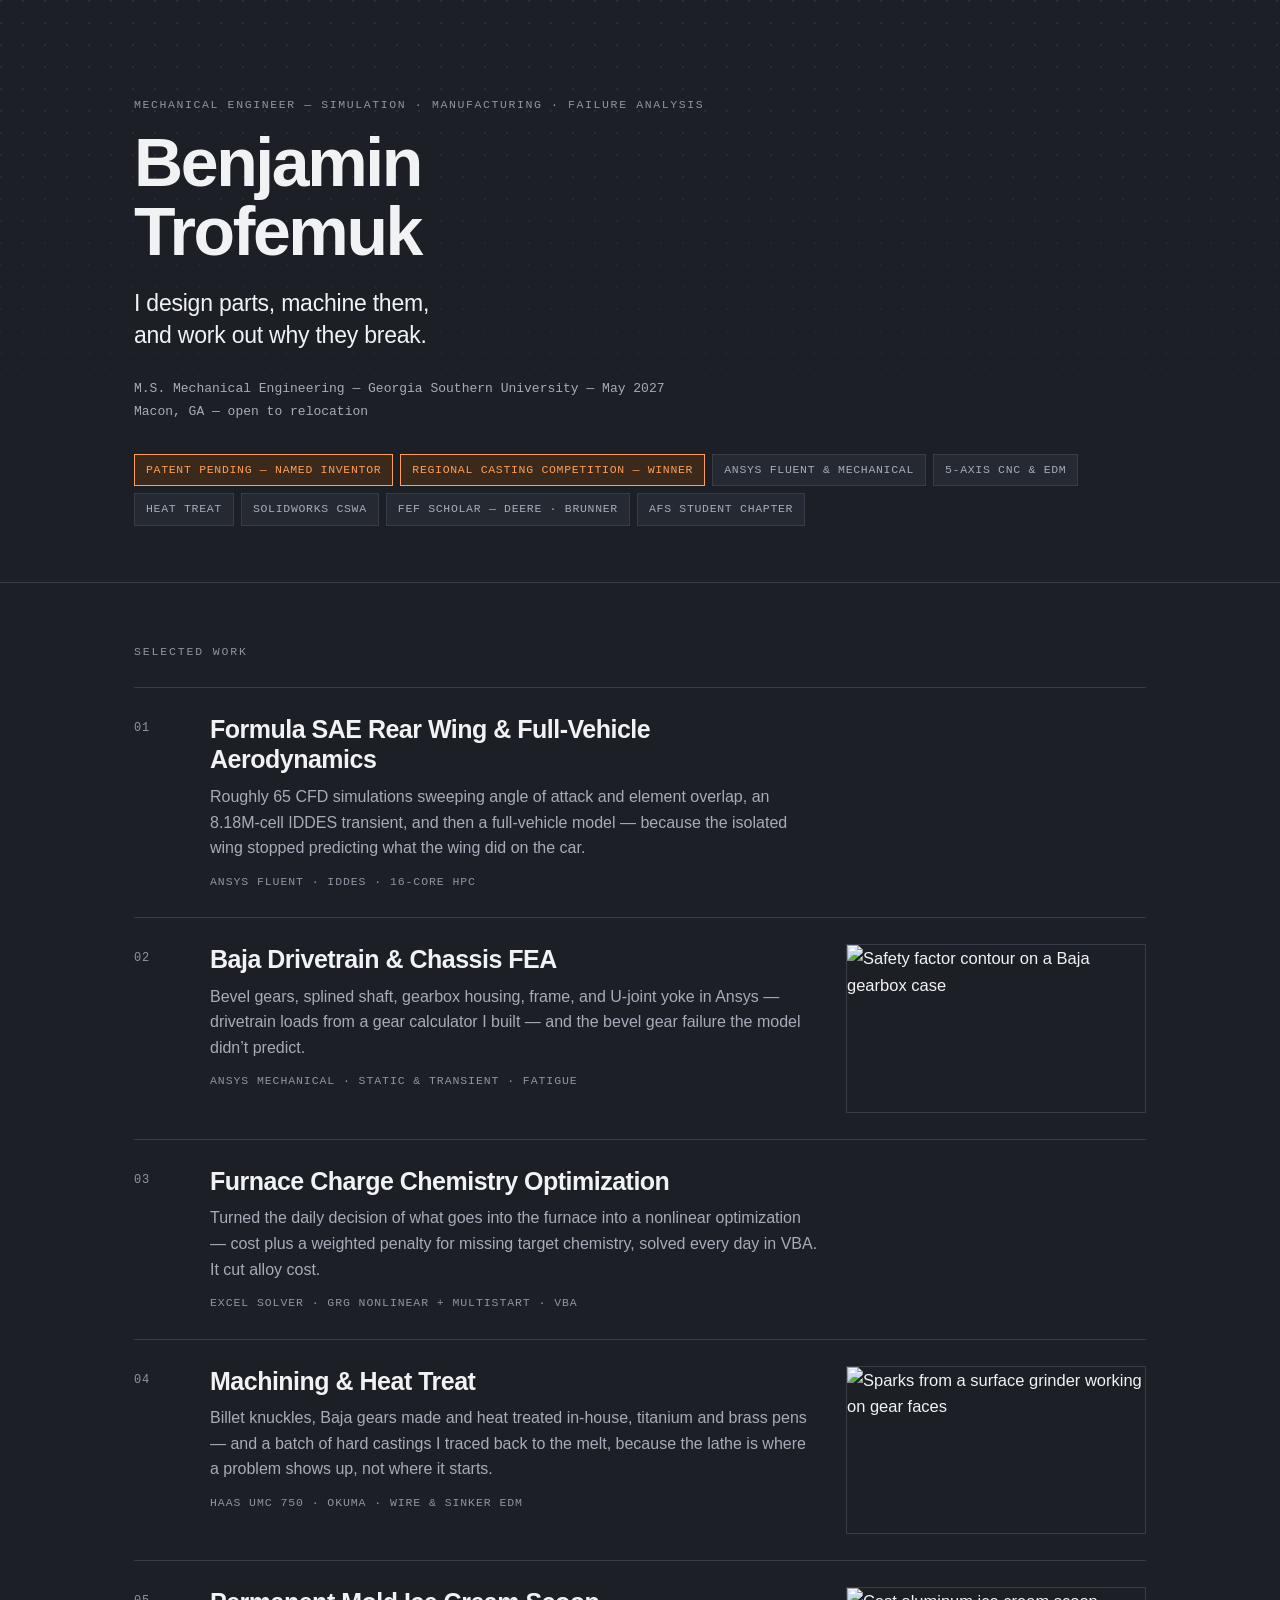
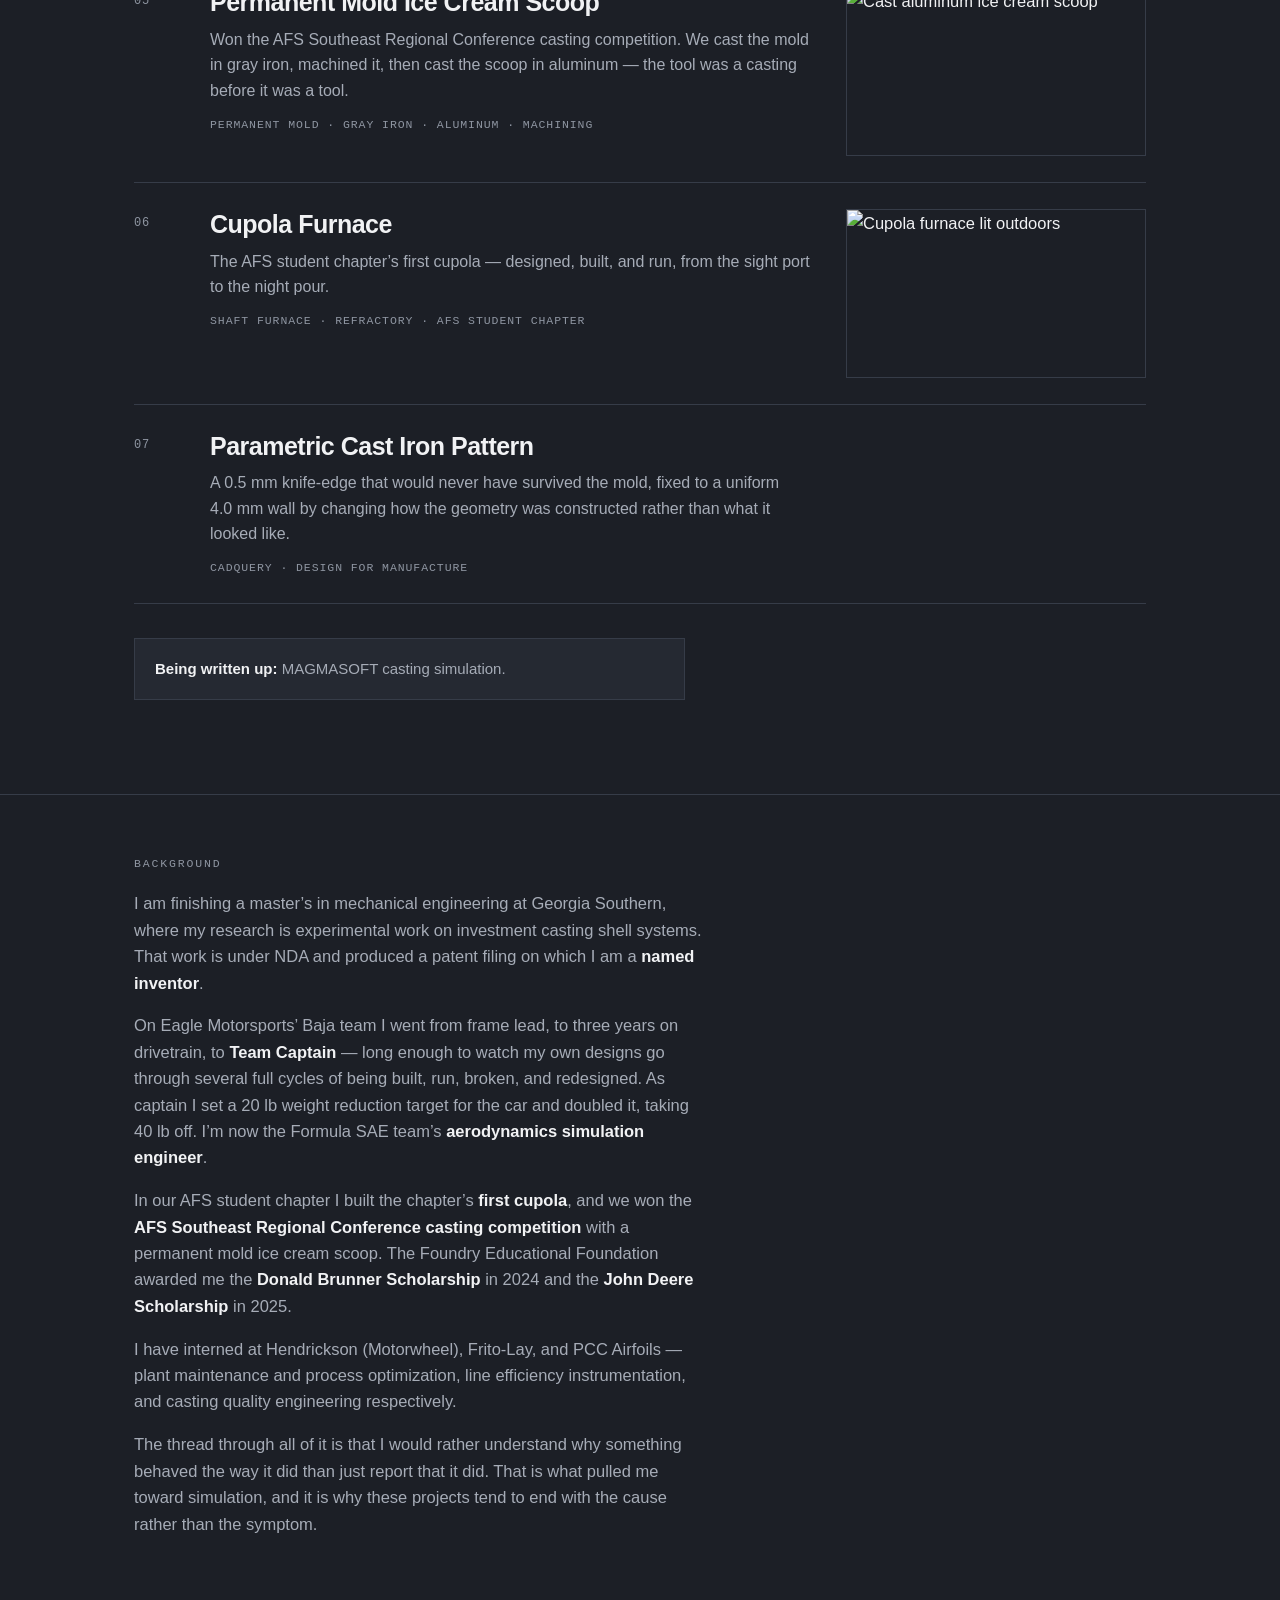
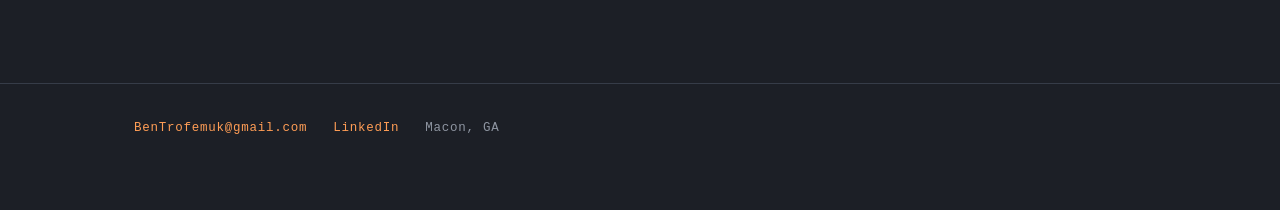
==== index.html @ 43d0c4ee "Add files via upload" ====
<!DOCTYPE html>
<html lang="en">
<head>
<meta charset="utf-8">
<meta name="viewport" content="width=device-width, initial-scale=1">
<title>Benjamin Trofemuk — Mechanical Engineer</title>
<meta name="description" content="Mechanical engineer working in simulation, manufacturing, and failure analysis. M.S. candidate at Georgia Southern University, May 2027.">
<link rel="stylesheet" href="style.css">
</head>
<body>

<header class="hero">
  <div class="wrap">
    <p class="label">Mechanical Engineer &mdash; Simulation &middot; Manufacturing &middot; Failure Analysis</p>
    <h1>Benjamin<br>Trofemuk</h1>
    <p class="tagline">I design parts, machine them, and work out why they break.</p>
    <p class="where">
      M.S. Mechanical Engineering &mdash; Georgia Southern University &mdash; May 2027<br>
      Macon, GA &mdash; open to relocation
    </p>
    <ul class="creds">
      <li class="key">Patent pending &mdash; named inventor</li>
      <li class="key">Regional casting competition &mdash; winner</li>
      <li>Ansys Fluent &amp; Mechanical</li>
      <li>5-axis CNC &amp; EDM</li>
      <li>Heat treat</li>
      <li>SolidWorks CSWA</li>
      <li>FEF scholar &mdash; Deere &middot; Brunner</li>
      <li>AFS student chapter</li>
    </ul>
  </div>
</header>

<main>

<section>
  <div class="wrap">
    <h2 class="section">Selected work</h2>

    <div class="projects">

      <a class="project" href="projects/fsae-aero.html">
        <div class="p-num">01</div>
        <div>
          <p class="p-title">Formula SAE Rear Wing &amp; Full-Vehicle Aerodynamics</p>
          <p class="p-desc">
            Roughly 65 CFD simulations sweeping angle of attack and element
            overlap, an 8.18M-cell IDDES transient, and then a full-vehicle model
            &mdash; because the isolated wing stopped predicting what the wing did
            on the car.
          </p>
          <p class="p-tools">Ansys Fluent &middot; IDDES &middot; 16-core HPC</p>
        </div>
      </a>

      <a class="project" href="projects/drivetrain-fea.html">
        <div class="p-num">02</div>
        <div>
          <p class="p-title">Baja Drivetrain &amp; Chassis FEA</p>
          <p class="p-desc">
            Bevel gears, splined shaft, gearbox housing, frame, and U-joint yoke
            in Ansys &mdash; drivetrain loads from a gear calculator I built
            &mdash; and the bevel gear failure the model didn&rsquo;t predict.
          </p>
          <p class="p-tools">Ansys Mechanical &middot; Static &amp; transient &middot; Fatigue</p>
        </div>
        <div class="p-thumb">
          <img src="images/fea-housing-left-sf.jpg" alt="Safety factor contour on a Baja gearbox case">
        </div>
      </a>
      <a class="project" href="projects/charge-optimization.html">
        <div class="p-num">03</div>
        <div>
          <p class="p-title">Furnace Charge Chemistry Optimization</p>
          <p class="p-desc">
            Turned the daily decision of what goes into the furnace into a
            nonlinear optimization &mdash; cost plus a weighted penalty for
            missing target chemistry, solved every day in VBA. It cut alloy
            cost.
          </p>
          <p class="p-tools">Excel Solver &middot; GRG Nonlinear + Multistart &middot; VBA</p>
        </div>
      </a>

      <a class="project" href="projects/machining.html">
        <div class="p-num">04</div>
        <div>
          <p class="p-title">Machining &amp; Heat Treat</p>
          <p class="p-desc">
            Billet knuckles, Baja gears made and heat treated in-house, titanium
            and brass pens &mdash; and a batch of hard castings I traced back to
            the melt, because the lathe is where a problem shows up, not where
            it starts.
          </p>
          <p class="p-tools">HAAS UMC 750 &middot; Okuma &middot; Wire &amp; sinker EDM</p>
        </div>
        <div class="p-thumb">
          <img src="images/surface-grinding.jpg" alt="Sparks from a surface grinder working on gear faces">
        </div>
      </a>

      <a class="project" href="projects/permanent-mold.html">
        <div class="p-num">05</div>
        <div>
          <p class="p-title">Permanent Mold Ice Cream Scoop</p>
          <p class="p-desc">
            Won the AFS Southeast Regional Conference casting competition. We cast
            the mold in gray iron, machined it, then cast the scoop in aluminum
            &mdash; the tool was a casting before it was a tool.
          </p>
          <p class="p-tools">Permanent mold &middot; Gray iron &middot; Aluminum &middot; Machining</p>
        </div>
        <div class="p-thumb">
          <img src="images/scoop.jpg" alt="Cast aluminum ice cream scoop">
        </div>
      </a>

      <a class="project" href="projects/cupola.html">
        <div class="p-num">06</div>
        <div>
          <p class="p-title">Cupola Furnace</p>
          <p class="p-desc">
            The AFS student chapter&rsquo;s first cupola &mdash; designed, built,
            and run, from the sight port to the night pour.
          </p>
          <p class="p-tools">Shaft furnace &middot; Refractory &middot; AFS student chapter</p>
        </div>
        <div class="p-thumb">
          <img src="images/cupola.jpg" alt="Cupola furnace lit outdoors">
        </div>
      </a>

      <a class="project" href="projects/cast-pattern-dfm.html">
        <div class="p-num">07</div>
        <div>
          <p class="p-title">Parametric Cast Iron Pattern</p>
          <p class="p-desc">
            A 0.5&nbsp;mm knife-edge that would never have survived the mold,
            fixed to a uniform 4.0&nbsp;mm wall by changing how the geometry was
            constructed rather than what it looked like.
          </p>
          <p class="p-tools">CadQuery &middot; Design for manufacture</p>
        </div>
      </a>

    </div>

    <div class="note">
      <strong>Being written up:</strong> MAGMASOFT casting simulation.
    </div>
  </div>
</section>

<section class="about">
  <div class="wrap">
    <h2 class="section">Background</h2>

    <p>
      I am finishing a master&rsquo;s in mechanical engineering at Georgia
      Southern, where my research is experimental work on investment casting
      shell systems. That work is under NDA and produced a patent filing on which
      I am a <strong>named inventor</strong>.
    </p>

    <p>
      On Eagle Motorsports&rsquo; Baja team I went from frame lead, to three
      years on drivetrain, to <strong>Team Captain</strong> &mdash; long enough
      to watch my own designs go through several full cycles of being built,
      run, broken, and redesigned. As captain I set a 20&nbsp;lb weight reduction target for the car and doubled it, taking 40&nbsp;lb off. I&rsquo;m now the Formula SAE team&rsquo;s <strong>aerodynamics
      simulation engineer</strong>.
    </p>

    <p>
      In our AFS student chapter I built the chapter&rsquo;s <strong>first
      cupola</strong>, and we won the <strong>AFS Southeast Regional
      Conference casting competition</strong> with a permanent mold ice cream
      scoop. The Foundry Educational Foundation awarded me the <strong>Donald
      Brunner Scholarship</strong> in 2024 and the <strong>John Deere
      Scholarship</strong> in 2025.
    </p>

    <p>
      I have interned at Hendrickson (Motorwheel), Frito-Lay, and PCC Airfoils
      &mdash; plant maintenance and process optimization, line efficiency
      instrumentation, and casting quality engineering respectively.
    </p>

    <p>
      The thread through all of it is that I would rather understand why
      something behaved the way it did than just report that it did. That is
      what pulled me toward simulation, and it is why these projects tend to end
      with the cause rather than the symptom.
    </p>
  </div>
</section>

</main>

<footer class="site">
  <div class="wrap" style="display:flex;flex-wrap:wrap;gap:10px 26px;padding:0 var(--gutter);">
    <a href="mailto:BenTrofemuk@gmail.com">BenTrofemuk@gmail.com</a>
    <a href="https://www.linkedin.com/in/ben-trofemuk-b8b464235/">LinkedIn</a>
    <span>Macon, GA</span>
  </div>
</footer>

</body>
</html>
---- style.css ----
/* Benjamin Trofemuk — portfolio
   Dark technical. No frameworks, no build step, no external requests. */

:root {
  /* Lightened 2026-09-26 at Ben's request — charcoal slate instead of
     near-black. Contrast re-checked: --dim is ~5.3:1 on --bg. */
  --bg:        #1c1f26;
  --surface:   #252932;
  --surface-2: #2c313b;
  --text:      #f1f2f4;
  --muted:     #a6acb7;
  --dim:       #8e95a1;
  --border:    #363c48;
  --accent:    #ff9d55;
  --accent-bg: #3b2a1b;

  --mono: ui-monospace, SFMono-Regular, "SF Mono", Menlo, Consolas,
          "Liberation Mono", monospace;
  --sans: -apple-system, BlinkMacSystemFont, "Segoe UI", Roboto, Helvetica,
          Arial, sans-serif;

  --maxw: 1060px;
  --gutter: 24px;

  color-scheme: dark;
}

* { box-sizing: border-box; }
html { -webkit-text-size-adjust: 100%; }

body {
  margin: 0;
  background: var(--bg);
  color: var(--text);
  font: 400 16.5px/1.6 var(--sans);
}

.wrap {
  max-width: var(--maxw);
  margin: 0 auto;
  padding: 0 var(--gutter);
}

a { color: var(--accent); text-underline-offset: 3px; }

/* ── mono label, used everywhere ───────────────────────────── */

.label {
  font-family: var(--mono);
  font-size: 11.5px;
  letter-spacing: 0.14em;
  text-transform: uppercase;
  color: var(--dim);
}

/* ── hero ──────────────────────────────────────────────────── */

.hero {
  position: relative;
  padding: 84px 0 56px;
  border-bottom: 1px solid var(--border);
  overflow: hidden;
}

/* faint dot grid, hero only */
.hero::before {
  content: "";
  position: absolute;
  inset: 0;
  background-image: radial-gradient(circle at 1px 1px, #ffffff14 1px, transparent 0);
  background-size: 22px 22px;
  mask-image: linear-gradient(to bottom, #000 0%, transparent 85%);
  -webkit-mask-image: linear-gradient(to bottom, #000 0%, transparent 85%);
  pointer-events: none;
}

.hero > * { position: relative; }

.hero h1 {
  font-size: clamp(38px, 8vw, 68px);
  line-height: 1.02;
  letter-spacing: -0.035em;
  margin: 14px 0 0;
  font-weight: 600;
}

.hero .tagline {
  font-size: clamp(18px, 3.6vw, 23px);
  line-height: 1.4;
  color: var(--text);
  max-width: 24ch;
  margin: 20px 0 0;
  letter-spacing: -0.01em;
}

.hero .where {
  font-family: var(--mono);
  font-size: 13px;
  color: var(--muted);
  margin: 26px 0 0;
  line-height: 1.8;
}

.creds {
  list-style: none;
  padding: 0;
  margin: 30px 0 0;
  display: flex;
  flex-wrap: wrap;
  gap: 7px;
}

.creds li {
  font-family: var(--mono);
  font-size: 11.5px;
  letter-spacing: 0.06em;
  text-transform: uppercase;
  padding: 6px 11px;
  border: 1px solid var(--border);
  color: var(--muted);
  background: var(--surface);
}

.creds li.key {
  border-color: var(--accent);
  color: var(--accent);
  background: var(--accent-bg);
}

/* ── project index ─────────────────────────────────────────── */

section { padding: 60px 0; }

h2.section {
  font-family: var(--mono);
  font-size: 11.5px;
  letter-spacing: 0.16em;
  text-transform: uppercase;
  color: var(--dim);
  margin: 0 0 4px;
  font-weight: 400;
}

.projects { border-top: 1px solid var(--border); margin-top: 26px; }

.project {
  display: grid;
  grid-template-columns: 48px 1fr;
  gap: 0 18px;
  padding: 26px 0;
  border-bottom: 1px solid var(--border);
  text-decoration: none;
  color: inherit;
  transition: background 0.15s ease;
}

.project:hover { background: var(--surface); }
.project:hover .p-title { color: var(--accent); }

.p-num {
  font-family: var(--mono);
  font-size: 12px;
  color: var(--dim);
  padding-top: 5px;
  letter-spacing: 0.06em;
}

.p-title {
  font-size: clamp(20px, 3.4vw, 25px);
  font-weight: 600;
  letter-spacing: -0.02em;
  margin: 0 0 9px;
  line-height: 1.22;
  transition: color 0.15s ease;
}

.p-desc { color: var(--muted); margin: 0 0 12px; font-size: 16px; }

.p-tools {
  font-family: var(--mono);
  font-size: 11.5px;
  letter-spacing: 0.08em;
  text-transform: uppercase;
  color: var(--dim);
  margin: 0;
}

.p-thumb { grid-column: 2; margin-bottom: 16px; }

.p-thumb img,
.p-thumb .slot {
  width: 100%;
  aspect-ratio: 16 / 9;
  object-fit: cover;
  border: 1px solid var(--border);
  display: block;
}

@media (min-width: 760px) {
  .project { grid-template-columns: 48px 1fr 300px; gap: 0 28px; }
  .p-thumb { grid-column: 3; grid-row: 1; margin-bottom: 0; }
}

/* ── figure slots ──────────────────────────────────────────── */

.slot {
  background: var(--surface);
  border: 1px dashed var(--border) !important;
  display: flex !important;
  flex-direction: column;
  align-items: center;
  justify-content: center;
  gap: 8px;
  padding: 24px 18px;
  text-align: center;
  font-family: var(--mono);
  font-size: 11.5px;
  letter-spacing: 0.06em;
  color: var(--dim);
  line-height: 1.7;
}

.slot .fname { color: var(--accent); }

/* ── about ─────────────────────────────────────────────────── */

.about { border-top: 1px solid var(--border); }
.about p { max-width: 62ch; color: var(--muted); }
.about p strong { color: var(--text); font-weight: 600; }

/* ── project page ──────────────────────────────────────────── */

.topbar {
  border-bottom: 1px solid var(--border);
  padding: 20px 0;
}

.topbar a { text-decoration: none; }
.topbar a:hover { text-decoration: underline; }

article { padding: 52px 0 0; }

article h1 {
  font-size: clamp(30px, 6vw, 46px);
  line-height: 1.06;
  letter-spacing: -0.032em;
  margin: 12px 0 0;
  font-weight: 600;
  max-width: 20ch;
}

article .standfirst {
  font-size: clamp(17px, 3vw, 20px);
  color: var(--muted);
  max-width: 54ch;
  margin: 22px 0 0;
  line-height: 1.5;
}

/* spec sheet */
dl.spec {
  margin: 40px 0 48px;
  border-top: 1px solid var(--border);
}

dl.spec > div {
  display: flex;
  justify-content: space-between;
  align-items: baseline;
  gap: 24px;
  padding: 11px 0;
  border-bottom: 1px solid var(--border);
  font-family: var(--mono);
  font-size: 12.5px;
}

dl.spec dt {
  color: var(--dim);
  letter-spacing: 0.1em;
  text-transform: uppercase;
  white-space: nowrap;
}

dl.spec dd { margin: 0; color: var(--text); text-align: right; }
dl.spec dd.on { color: var(--accent); }

article .body { max-width: 66ch; }

article h3 {
  font-size: 21px;
  letter-spacing: -0.015em;
  margin: 46px 0 14px;
  font-weight: 600;
}

article p { margin: 0 0 18px; }
article .body > p { color: #d6d9de; }
article strong { color: var(--text); font-weight: 600; }

ul.body-list { padding-left: 0; list-style: none; max-width: 66ch; }

ul.body-list li {
  padding: 0 0 14px 22px;
  position: relative;
  color: #d6d9de;
}

ul.body-list li::before {
  content: "";
  position: absolute;
  left: 2px;
  top: 11px;
  width: 9px;
  height: 1px;
  background: var(--accent);
}

/* pull quote */
.pullquote {
  border-left: 2px solid var(--accent);
  padding: 4px 0 4px 24px;
  margin: 44px 0;
  max-width: 60ch;
}

.pullquote p {
  margin: 0;
  font-size: clamp(19px, 3.2vw, 23px);
  line-height: 1.42;
  letter-spacing: -0.015em;
  color: var(--text);
}

/* notes */
.note {
  border: 1px solid var(--border);
  background: var(--surface);
  padding: 18px 20px;
  margin: 34px 0;
  font-size: 15px;
  color: var(--muted);
  max-width: 66ch;
}

.note strong { color: var(--text); }

.note.todo {
  border-color: var(--accent);
  background: var(--accent-bg);
  color: #f0d3b8;
}

.note.todo strong { color: var(--accent); }

/* figures */
figure { margin: 44px 0; }

figure img,
figure .slot {
  width: 100%;
  border: 1px solid var(--border);
  display: block;
}

figure img { height: auto; }
figure .slot { aspect-ratio: 16 / 9; }

figcaption {
  font-family: var(--mono);
  font-size: 11.5px;
  letter-spacing: 0.06em;
  color: var(--dim);
  margin-top: 11px;
  line-height: 1.7;
}

/* ── setup / result pairs (FEA page) ───────────────────────── */

.pair {
  display: grid;
  grid-template-columns: 1fr;
  gap: 18px;
  margin: 34px 0;
  align-items: start;
}

@media (min-width: 720px) { .pair { grid-template-columns: 1fr 1fr; } }

.pair figure { margin: 0; }

/* ── gallery (machining page) ──────────────────────────────── */

.gallery {
  display: grid;
  grid-template-columns: 1fr;
  gap: 18px;
  margin: 40px 0;
}

@media (min-width: 620px) { .gallery { grid-template-columns: 1fr 1fr; } }
@media (min-width: 940px) { .gallery { grid-template-columns: 1fr 1fr 1fr; } }

.gallery figure { margin: 0; }

.gallery figure img,
.gallery figure .slot {
  aspect-ratio: 4 / 3;
  object-fit: cover;
}

.gallery figcaption { color: var(--muted); }
.gallery figcaption b {
  display: block;
  color: var(--text);
  font-weight: 400;
  letter-spacing: 0.08em;
  text-transform: uppercase;
  margin-bottom: 2px;
}

/* ── footer ────────────────────────────────────────────────── */

footer.site {
  border-top: 1px solid var(--border);
  margin-top: 70px;
  padding: 34px 0 72px;
  font-family: var(--mono);
  font-size: 12.5px;
  letter-spacing: 0.06em;
  color: var(--dim);
}

footer.site a { text-decoration: none; }
footer.site a:hover { text-decoration: underline; }
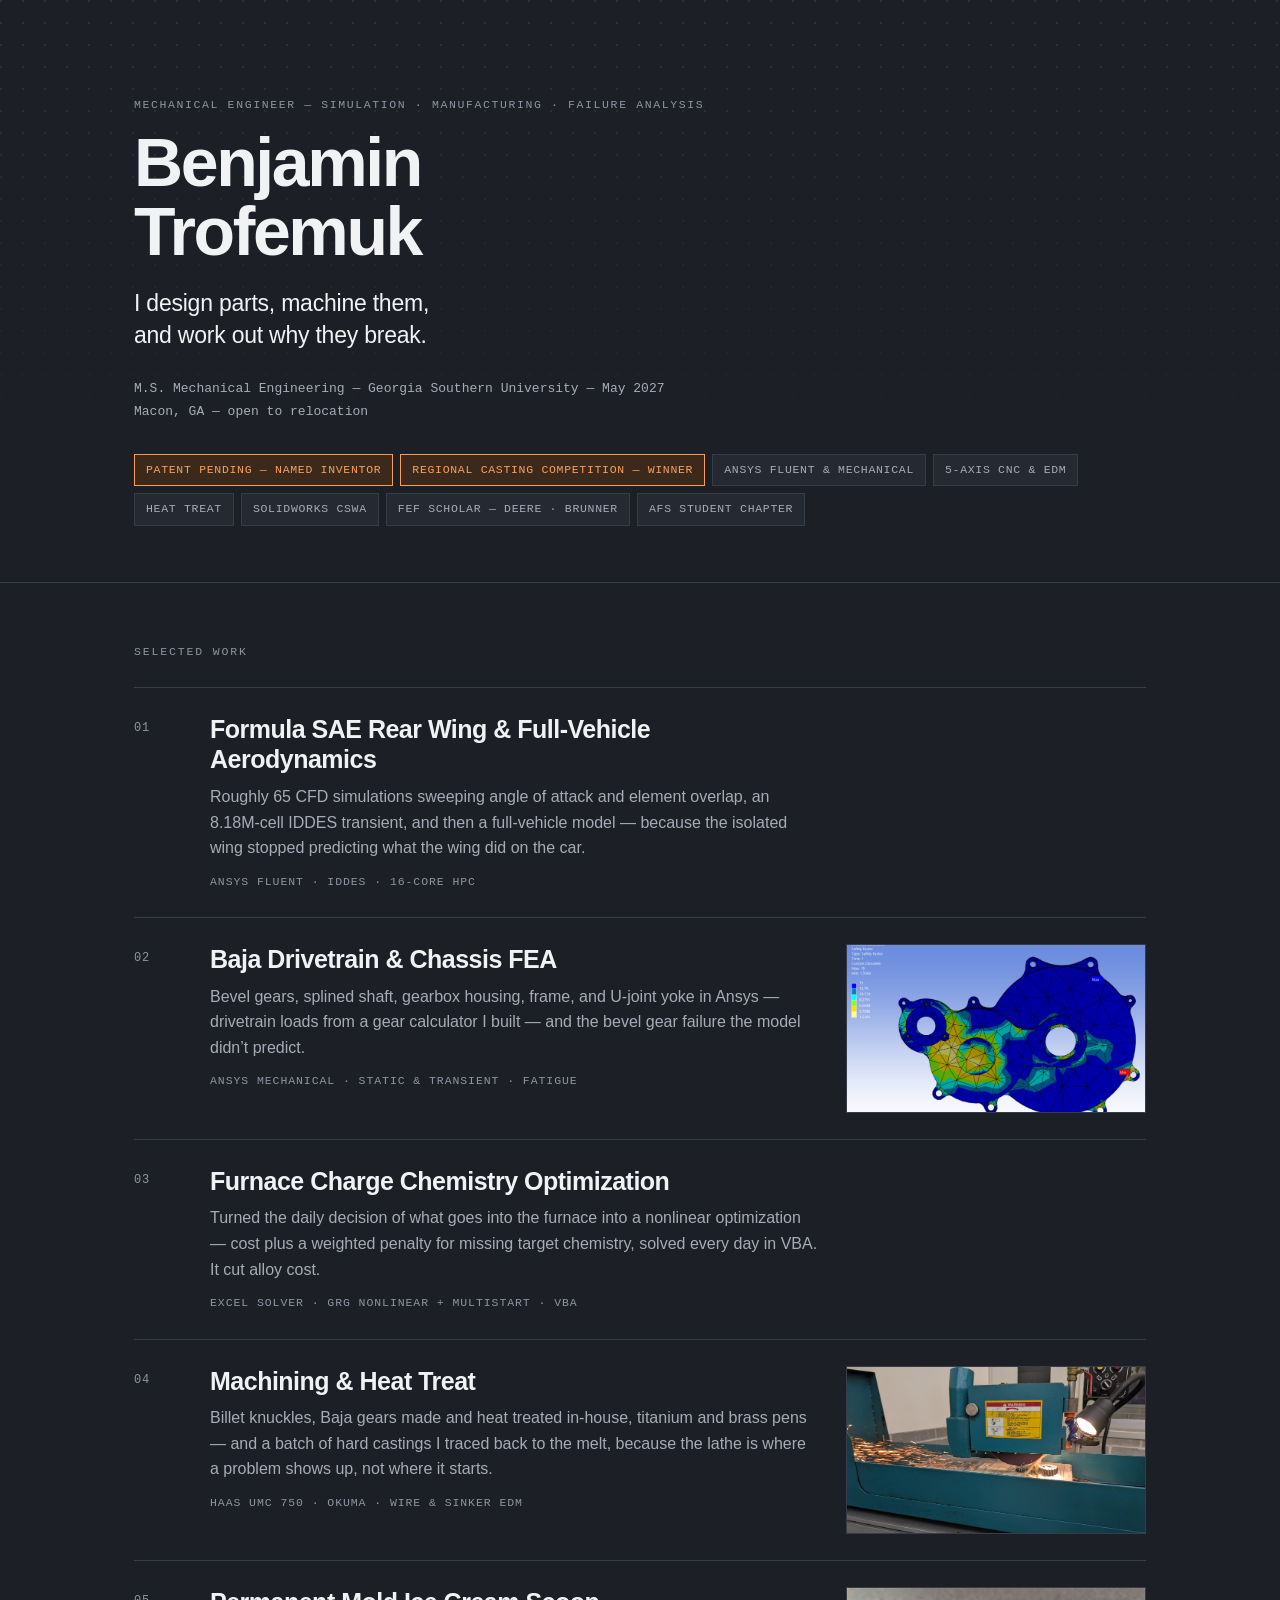
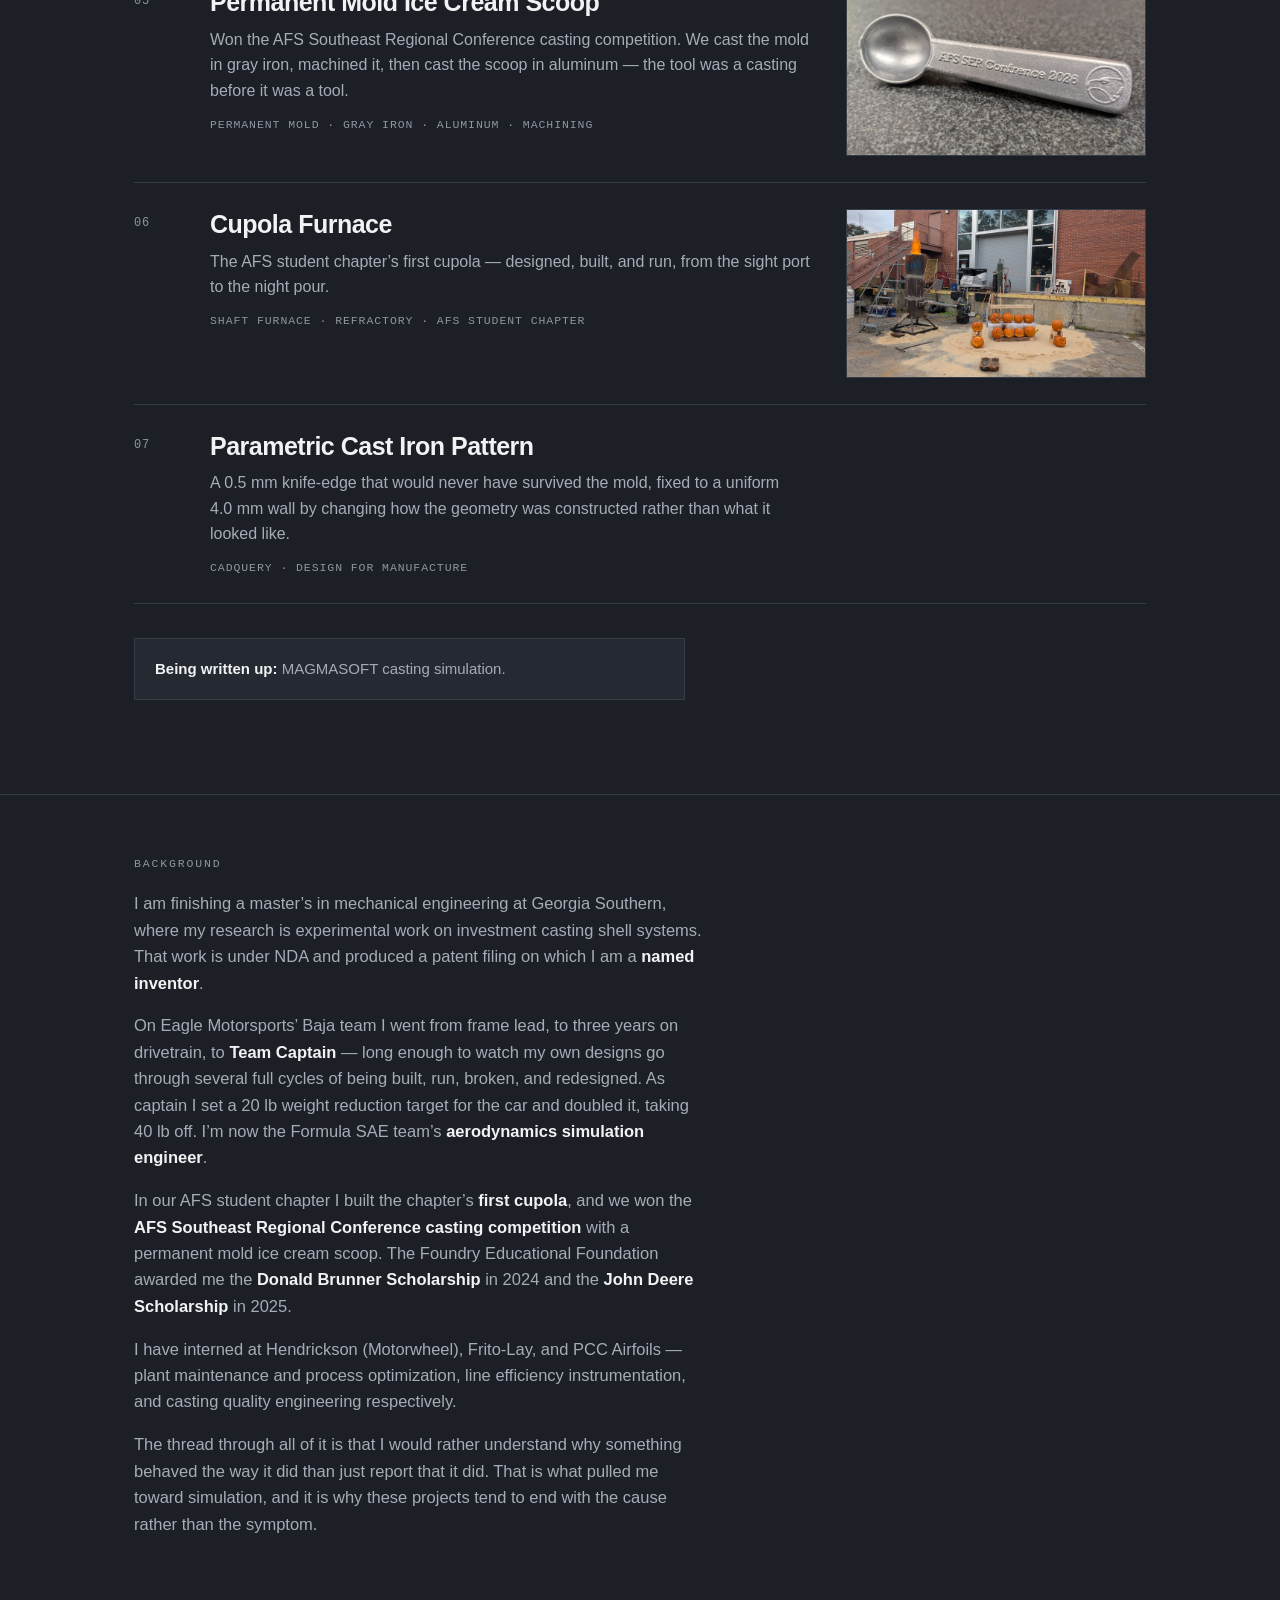
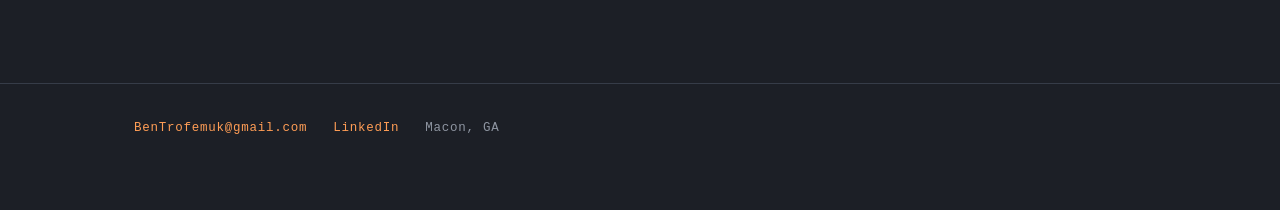
==== commit e2ae29ec: "Add files via upload" ====
--- a/index.html
+++ b/index.html
@@ -39,7 +39,7 @@
 
     <div class="projects">
 
-      <a class="project" href="projects/fsae-aero.html">
+      <a class="project" href="fsae-aero.html">
         <div class="p-num">01</div>
         <div>
           <p class="p-title">Formula SAE Rear Wing &amp; Full-Vehicle Aerodynamics</p>
@@ -53,7 +53,7 @@
         </div>
       </a>
 
-      <a class="project" href="projects/drivetrain-fea.html">
+      <a class="project" href="drivetrain-fea.html">
         <div class="p-num">02</div>
         <div>
           <p class="p-title">Baja Drivetrain &amp; Chassis FEA</p>
@@ -65,10 +65,10 @@
           <p class="p-tools">Ansys Mechanical &middot; Static &amp; transient &middot; Fatigue</p>
         </div>
         <div class="p-thumb">
-          <img src="images/fea-housing-left-sf.jpg" alt="Safety factor contour on a Baja gearbox case">
-        </div>
-      </a>
-      <a class="project" href="projects/charge-optimization.html">
+          <img src="fea-housing-left-sf.jpg" alt="Safety factor contour on a Baja gearbox case">
+        </div>
+      </a>
+      <a class="project" href="charge-optimization.html">
         <div class="p-num">03</div>
         <div>
           <p class="p-title">Furnace Charge Chemistry Optimization</p>
@@ -82,7 +82,7 @@
         </div>
       </a>
 
-      <a class="project" href="projects/machining.html">
+      <a class="project" href="machining.html">
         <div class="p-num">04</div>
         <div>
           <p class="p-title">Machining &amp; Heat Treat</p>
@@ -95,11 +95,11 @@
           <p class="p-tools">HAAS UMC 750 &middot; Okuma &middot; Wire &amp; sinker EDM</p>
         </div>
         <div class="p-thumb">
-          <img src="images/surface-grinding.jpg" alt="Sparks from a surface grinder working on gear faces">
-        </div>
-      </a>
-
-      <a class="project" href="projects/permanent-mold.html">
+          <img src="surface-grinding.jpg" alt="Sparks from a surface grinder working on gear faces">
+        </div>
+      </a>
+
+      <a class="project" href="permanent-mold.html">
         <div class="p-num">05</div>
         <div>
           <p class="p-title">Permanent Mold Ice Cream Scoop</p>
@@ -111,11 +111,11 @@
           <p class="p-tools">Permanent mold &middot; Gray iron &middot; Aluminum &middot; Machining</p>
         </div>
         <div class="p-thumb">
-          <img src="images/scoop.jpg" alt="Cast aluminum ice cream scoop">
-        </div>
-      </a>
-
-      <a class="project" href="projects/cupola.html">
+          <img src="scoop.jpg" alt="Cast aluminum ice cream scoop">
+        </div>
+      </a>
+
+      <a class="project" href="cupola.html">
         <div class="p-num">06</div>
         <div>
           <p class="p-title">Cupola Furnace</p>
@@ -126,11 +126,11 @@
           <p class="p-tools">Shaft furnace &middot; Refractory &middot; AFS student chapter</p>
         </div>
         <div class="p-thumb">
-          <img src="images/cupola.jpg" alt="Cupola furnace lit outdoors">
-        </div>
-      </a>
-
-      <a class="project" href="projects/cast-pattern-dfm.html">
+          <img src="cupola.jpg" alt="Cupola furnace lit outdoors">
+        </div>
+      </a>
+
+      <a class="project" href="cast-pattern-dfm.html">
         <div class="p-num">07</div>
         <div>
           <p class="p-title">Parametric Cast Iron Pattern</p>
